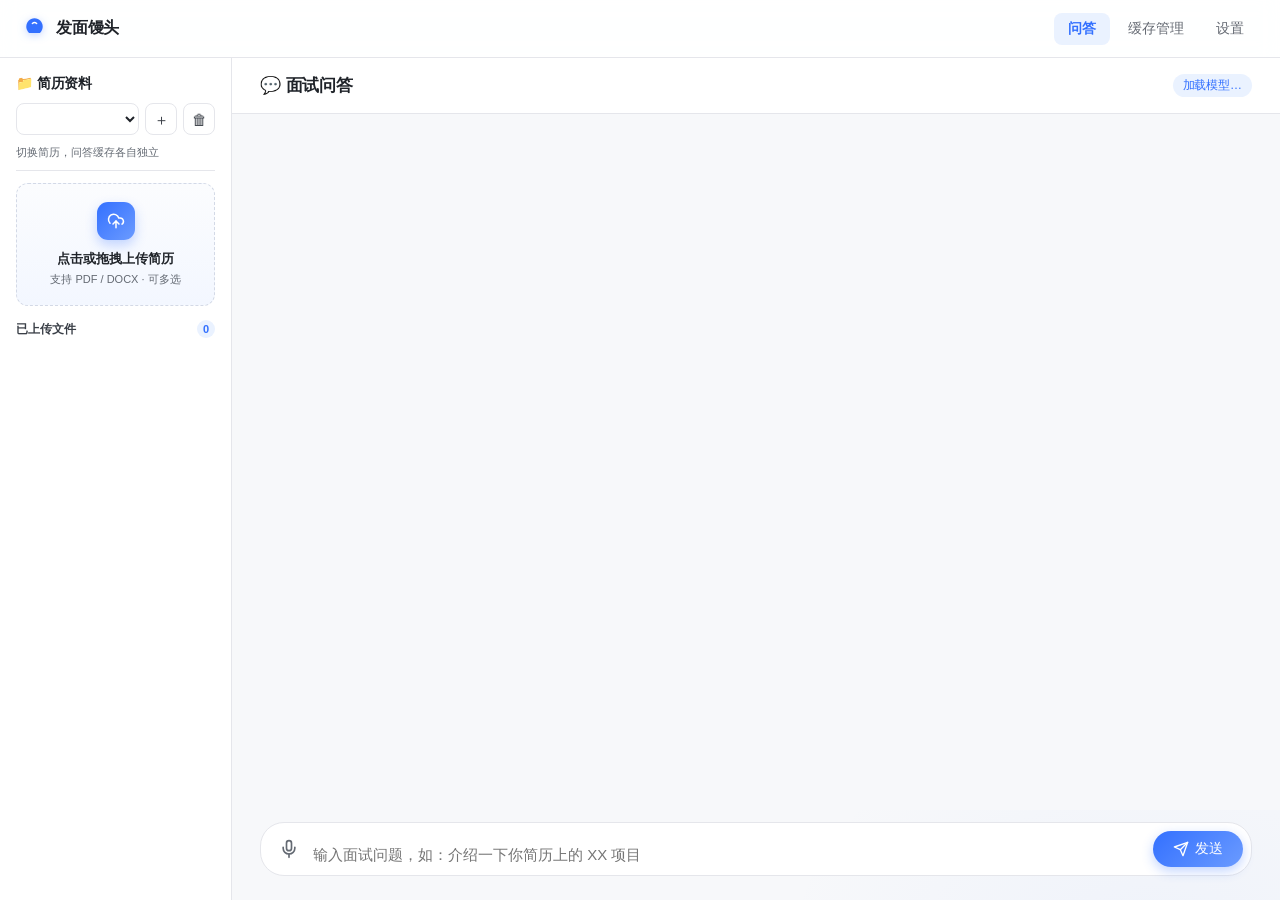
==== static/index.html @ 558bb227 "初始化发面馒头：简历面试 AI 智能体（FastAPI + SQLite + 多简历分支缓存）" ====
<!DOCTYPE html>
<html lang="zh-CN">
<head>
  <meta charset="utf-8">
  <meta name="viewport" content="width=device-width, initial-scale=1, maximum-scale=1">
  <title>发面馒头</title>
  <link rel="stylesheet" href="/static/style.css">
</head>
<body>
  <nav class="navbar">
    <a class="brand" href="/">
      <svg class="brand-logo" viewBox="0 0 32 32" width="25" height="25" aria-hidden="true">
        <path d="M16 3C9.9 3 5.5 8.1 5.5 13.8c0 4.3 3.5 8 3.5 8h14s3.5-3.7 3.5-8C26.5 8.1 22.1 3 16 3z" fill="#3370ff"/>
        <path d="M13.2 9.6c1.6-1.4 4-1.4 5.6 0" stroke="#ffffff" stroke-width="1.7" fill="none" stroke-linecap="round"/>
      </svg>
      <span>发面馒头</span>
    </a>
    <button class="hamburger" id="hamburger" aria-label="菜单">
      <span></span><span></span><span></span>
    </button>
    <div class="nav-links" id="navLinks">
      <a href="/" class="active">问答</a>
      <a href="/cache-manage">缓存管理</a>
      <a href="/setting">设置</a>
    </div>
  </nav>

  <div class="layout">
    <!-- 左侧栏：简历资料 -->
    <aside class="sidebar">
      <div class="sidebar-head">
        <span class="sidebar-title">📁 简历资料</span>
        <div class="collection-bar">
          <select class="collection-select" id="collectionSelect"></select>
          <button class="icon-btn" id="addCollectionBtn" type="button" title="新建简历">＋</button>
          <button class="icon-btn danger" id="delCollectionBtn" type="button" title="删除当前简历">🗑</button>
        </div>
        <span class="sidebar-desc">切换简历，问答缓存各自独立</span>
      </div>
      <div class="upload-zone" id="uploadZone">
        <div class="upload-zone-icon">
          <svg viewBox="0 0 24 24" width="24" height="24" fill="none" stroke="currentColor" stroke-width="2" stroke-linecap="round" stroke-linejoin="round"><path d="M4 14.9A7 7 0 1 1 15.7 8h1.8a4.5 4.5 0 0 1 2.5 8.2"/><path d="M12 12v9"/><path d="m8 16 4-4 4 4"/></svg>
        </div>
        <div class="upload-zone-title">点击或拖拽上传简历</div>
        <div class="upload-zone-sub">支持 PDF / DOCX · 可多选</div>
      </div>
      <input type="file" id="fileInput" accept=".pdf,.docx" multiple style="display:none;">
      <div class="file-section-head">
        <span>已上传文件</span>
        <span class="file-count" id="fileCount">0</span>
      </div>
      <div class="file-list" id="fileList"></div>
    </aside>

    <!-- 右侧：聊天区铺满 -->
    <main class="chat-panel">
      <div class="chat-head">
        <span>💬 面试问答</span>
        <span id="modelBadge" class="model-badge">加载模型…</span>
      </div>
      <div class="chat-box" id="chatBox"></div>
      <div class="chat-input">
        <button class="mic-btn" id="micBtn" type="button" title="语音输入" aria-label="语音输入">
          <svg viewBox="0 0 24 24" width="20" height="20" fill="none" stroke="currentColor" stroke-width="2" stroke-linecap="round" stroke-linejoin="round"><path d="M12 2a3 3 0 0 0-3 3v6a3 3 0 0 0 6 0V5a3 3 0 0 0-3-3Z"/><path d="M19 10v1a7 7 0 0 1-14 0v-1"/><line x1="12" y1="18" x2="12" y2="22"/></svg>
        </button>
        <textarea id="question" placeholder="输入面试问题，如：介绍一下你简历上的 XX 项目" rows="1"></textarea>
        <button class="btn send-btn" id="sendBtn">
          <svg class="send-icon" viewBox="0 0 24 24" width="16" height="16" fill="none" stroke="currentColor" stroke-width="2" stroke-linecap="round" stroke-linejoin="round"><path d="M22 2 11 13"/><path d="M22 2 15 22l-4-9-9-4Z"/></svg>
          <span class="send-label">发送</span>
        </button>
      </div>
    </main>
  </div>

  <div class="toast" id="toast"></div>

  <script>
    const $ = (id) => document.getElementById(id);
    let toastTimer = null;
    function toast(msg) {
      const t = $("toast");
      t.textContent = msg;
      t.classList.add("show");
      clearTimeout(toastTimer);
      toastTimer = setTimeout(() => t.classList.remove("show"), 2500);
    }

    // 汉堡菜单
    $("hamburger").addEventListener("click", () => {
      $("navLinks").classList.toggle("open");
    });

    // 加载当前模型配置（默认沿用上次保存的，无需重复选择）
    let currentModel = "";
    async function loadSetting() {
      try {
        const res = await fetch("/api/setting");
        const data = await res.json();
        currentModel = data.model;
        $("modelBadge").textContent = `当前模型：${data.model}（${data.provider}）`;
      } catch (e) {
        $("modelBadge").textContent = "模型加载失败";
      }
    }

    // ===== 简历集合（分支）=====
    let currentCollectionId = null;
    const EMPTY_STATE_HTML = `<div class="empty-state">
          <span class="empty-float f1">✦</span>
          <span class="empty-float f2">✧</span>
          <span class="empty-float f3">✦</span>
          <svg class="empty-logo" viewBox="0 0 120 120" width="112" height="112" aria-hidden="true">
            <defs>
              <linearGradient id="bunBody" x1="0" y1="0" x2="0" y2="1">
                <stop offset="0" stop-color="#ffffff"/>
                <stop offset="1" stop-color="#e9efff"/>
              </linearGradient>
            </defs>
            <ellipse cx="60" cy="88" rx="26" ry="6" fill="#d7dae2" opacity="0.55"/>
            <path d="M60 20c-15 0-24.5 10.5-24.5 23 0 8.5 5 15.5 5 15.5h39s5-7 5-15.5c0-12.5-9.5-23-24.5-23z" fill="url(#bunBody)" stroke="#d6e4ff" stroke-width="2"/>
            <path d="M52.5 40c1.6-1.8 13.4-1.8 15 0" stroke="#c9d8ff" stroke-width="2.2" fill="none" stroke-linecap="round"/>
            <circle cx="50" cy="51" r="3.4" fill="#1f2329"/>
            <circle cx="70" cy="51" r="3.4" fill="#1f2329"/>
            <path d="M52 60.5c5 5 11 5 16 0" stroke="#1f2329" stroke-width="2.4" fill="none" stroke-linecap="round"/>
            <circle cx="41" cy="58" r="5.5" fill="#ffd6d6" opacity="0.65"/>
            <circle cx="79" cy="58" r="5.5" fill="#ffd6d6" opacity="0.65"/>
          </svg>
          <div class="empty-title">你好，我是发面馒头 🍞</div>
          <div class="empty-sub">上传简历资料后，输入面试问题开始提问</div>
        </div>`;

    async function loadCollections() {
      const res = await fetch("/api/collections");
      const data = await res.json();
      const sel = $("collectionSelect");
      sel.innerHTML = data.collections.map(c =>
        `<option value="${c.id}">${escapeHtml(c.name)}</option>`
      ).join("");
      currentCollectionId = data.current_id;
      sel.value = String(currentCollectionId);
    }

    $("collectionSelect").addEventListener("change", async () => {
      const id = parseInt($("collectionSelect").value, 10);
      const res = await fetch("/api/collections/switch", {
        method: "POST",
        headers: { "Content-Type": "application/json" },
        body: JSON.stringify({ id }),
      });
      if (res.ok) {
        currentCollectionId = id;
        loadFiles();
        restoreChat();
      }
    });

    $("addCollectionBtn").addEventListener("click", async () => {
      const name = prompt("新简历名称：", "我的简历");
      if (!name || !name.trim()) return;
      const res = await fetch("/api/collections", {
        method: "POST",
        headers: { "Content-Type": "application/json" },
        body: JSON.stringify({ name: name.trim() }),
      });
      if (res.ok) {
        toast("已创建并切换到新简历");
        await loadCollections();
        loadFiles();
        restoreChat();
      } else {
        const d = await res.json().catch(() => ({}));
        toast(d.detail || "创建失败");
      }
    });

    $("delCollectionBtn").addEventListener("click", async () => {
      const name = $("collectionSelect").selectedOptions[0].text;
      if (!confirm(`确定删除简历「${name}」及其全部缓存吗？此操作不可恢复。`)) return;
      const res = await fetch("/api/collections/" + currentCollectionId, { method: "DELETE" });
      if (res.ok) {
        toast("已删除");
        await loadCollections();
        loadFiles();
        restoreChat();
      } else {
        const d = await res.json().catch(() => ({}));
        toast(d.detail || "删除失败");
      }
    });

    // 加载已上传文件
    async function loadFiles() {
      const res = await fetch("/api/files");
      const data = await res.json();
      const box = $("fileList");
      $("fileCount").textContent = data.files.length;
      if (data.files.length === 0) {
        box.innerHTML = '<p class="muted file-empty">尚未上传文件</p>';
        return;
      }
      box.innerHTML = data.files.map(f => {
        const kb = (f.size / 1024).toFixed(1);
        const isDocx = /\.docx?$/i.test(f.name);
        const kind = isDocx ? "docx" : "pdf";
        const icon = isDocx ? "📘" : "📕";
        return `<div class="file-item">
          <span class="file-icon ${kind}">${icon}</span>
          <div class="file-meta">
            <span class="name" title="${escapeHtml(f.name)}">${escapeHtml(f.name)}</span>
            <span class="size">${kb} KB</span>
          </div>
          <button class="del-file" data-name="${escapeHtml(f.name)}" title="删除">✕</button>
        </div>`;
      }).join("");
    }

    // 上传文件（选择与拖拽共用，选择后自动上传）
    async function uploadFiles(fileList) {
      if (!fileList || !fileList.length) return;
      const fd = new FormData();
      for (const f of fileList) fd.append("files", f);
      toast("上传中…");
      try {
        const res = await fetch("/api/upload", { method: "POST", body: fd });
        const data = await res.json();
        toast(`已上传 ${data.saved.length} 个文件`);
        $("fileInput").value = "";
        loadFiles();
      } catch (e) {
        toast("上传失败：" + e.message);
      }
    }

    $("fileInput").addEventListener("change", () => uploadFiles($("fileInput").files));

    // 拖拽上传
    const uploadZone = $("uploadZone");
    ["dragenter", "dragover"].forEach(ev => uploadZone.addEventListener(ev, (e) => {
      e.preventDefault();
      uploadZone.classList.add("dragover");
    }));
    ["dragleave", "drop"].forEach(ev => uploadZone.addEventListener(ev, (e) => {
      e.preventDefault();
      uploadZone.classList.remove("dragover");
    }));
    uploadZone.addEventListener("drop", (e) => uploadFiles(e.dataTransfer.files));
    uploadZone.addEventListener("click", () => $("fileInput").click());

    // 语音输入（Web Speech API，浏览器本地识别）
    const micBtn = $("micBtn");
    let recognition = null;
    let listening = false;

    micBtn.addEventListener("click", () => {
      const SR = window.SpeechRecognition || window.webkitSpeechRecognition;
      if (!SR) { toast("当前浏览器不支持语音输入，请用 Chrome / Edge"); return; }
      if (!recognition) {
        recognition = new SR();
        recognition.lang = "zh-CN";
        recognition.interimResults = true;   // 实时显示识别中间结果
        recognition.continuous = false;
        recognition.onresult = (e) => {
          let text = "";
          for (let i = 0; i < e.results.length; i++) text += e.results[i][0].transcript;
          $("question").value = text;
        };
        recognition.onend = () => { listening = false; micBtn.classList.remove("listening"); };
        recognition.onerror = (e) => {
          listening = false;
          micBtn.classList.remove("listening");
          if (e.error === "not-allowed" || e.error === "service-not-allowed")
            toast("麦克风权限被拒绝，请在浏览器里允许访问麦克风");
          else if (e.error !== "aborted" && e.error !== "no-speech")
            toast("语音识别出错：" + e.error);
        };
      }
      if (listening) {
        recognition.stop();
        listening = false;
        micBtn.classList.remove("listening");
      } else {
        recognition.start();
        listening = true;
        micBtn.classList.add("listening");
        $("question").focus();
      }
    });

    // 删除单个文件（事件委托）
    $("fileList").addEventListener("click", async (e) => {
      const btn = e.target.closest(".del-file");
      if (!btn) return;
      const name = btn.dataset.name;
      if (!confirm(`确定删除「${name}」吗？`)) return;
      try {
        const res = await fetch("/api/files/" + encodeURIComponent(name), { method: "DELETE" });
        if (res.ok) { toast("已删除"); loadFiles(); }
        else toast("删除失败");
      } catch (err) {
        toast("删除失败：" + err.message);
      }
    });

    // 消息头像 SVG（AI=馒头，用户=人形）
    const BUN_SVG = `<svg viewBox="0 0 32 32" width="22" height="22"><path d="M16 4c-6.2 0-10 4.4-10 9.5 0 3.6 2.5 6.3 2.5 6.3h15s2.5-2.7 2.5-6.3C26 8.4 22.2 4 16 4z" fill="#fff" stroke="#3370ff" stroke-width="2"/><circle cx="12.5" cy="14" r="1.6" fill="#1f2329"/><circle cx="19.5" cy="14" r="1.6" fill="#1f2329"/><path d="M13.5 18c1.6 1.6 3.4 1.6 5 0" stroke="#1f2329" stroke-width="1.8" fill="none" stroke-linecap="round"/></svg>`;
    const USER_SVG = `<svg viewBox="0 0 24 24" width="18" height="18" fill="none" stroke="currentColor" stroke-width="2" stroke-linecap="round" stroke-linejoin="round"><path d="M20 21v-2a4 4 0 0 0-4-4H8a4 4 0 0 0-4 4v2"/><circle cx="12" cy="7" r="4"/></svg>`;

    // 发送问题（聊天记录按简历分支存储）
    let messages = [];

    function historyKey(cid) { return "qa_chat_history_" + cid; }

    function persist() {
      try { localStorage.setItem(historyKey(currentCollectionId), JSON.stringify(messages)); } catch (e) {}
    }

    function renderMsg(m) {
      const box = $("chatBox");
      if (box.querySelector(".empty-state")) box.innerHTML = "";
      const div = document.createElement("div");
      div.className = "msg " + m.role;
      const avatar = m.role === "ai" ? BUN_SVG : USER_SVG;
      div.innerHTML = `<span class="avatar ${m.role}">${avatar}</span>` +
        `<div class="msg-body"><div class="bubble">${escapeHtml(m.text)}</div>` +
        (m.tag ? `<span class="tag">${m.tag}</span>` : "") + `</div>`;
      box.appendChild(div);
    }

    function addMsg(role, text, tag) {
      const m = { role, text, tag: tag || "" };
      messages.push(m);
      renderMsg(m);
      const box = $("chatBox");
      box.scrollTop = box.scrollHeight;
      persist();
    }

    function restoreChat() {
      messages = [];
      try {
        const raw = localStorage.getItem(historyKey(currentCollectionId));
        if (raw) messages = JSON.parse(raw) || [];
      } catch (e) { messages = []; }
      const box = $("chatBox");
      box.innerHTML = messages.length ? "" : EMPTY_STATE_HTML;
      messages.forEach(m => renderMsg(m));
      box.scrollTop = box.scrollHeight;
    }

    function escapeHtml(s) {
      return s.replace(/&/g, "&amp;").replace(/</g, "&lt;").replace(/>/g, "&gt;");
    }

    async function send() {
      const q = $("question").value.trim();
      if (!q) { toast("请输入问题"); return; }
      addMsg("user", q, "");
      $("question").value = "";
      $("sendBtn").disabled = true;
      $("sendBtn").querySelector(".send-label").textContent = "思考中…";

      // 先占一个 AI 消息（内存态），并渲染出气泡用于流式追加
      const box = $("chatBox");
      if (box.querySelector(".empty-state")) box.innerHTML = "";
      const aiMsg = { role: "ai", text: "", tag: "" };
      messages.push(aiMsg);
      const div = document.createElement("div");
      div.className = "msg ai";
      const avatar = document.createElement("span");
      avatar.className = "avatar ai";
      avatar.innerHTML = BUN_SVG;
      div.appendChild(avatar);
      const body = document.createElement("div");
      body.className = "msg-body";
      const bubble = document.createElement("div");
      bubble.className = "bubble";
      body.appendChild(bubble);
      div.appendChild(body);
      box.appendChild(div);

      let thinkingTimer = null;
      const thinkStart = Date.now();
      let answered = false;

      const startThinking = () => {
        if (thinkingTimer) return;
        bubble.textContent = "深度思考中… 0s";
        thinkingTimer = setInterval(() => {
          bubble.textContent = "深度思考中… " + Math.floor((Date.now() - thinkStart) / 1000) + "s";
        }, 1000);
      };
      const stopThinking = () => {
        if (thinkingTimer) { clearInterval(thinkingTimer); thinkingTimer = null; }
      };
      const addTag = (text) => {
        const span = document.createElement("span");
        span.className = "tag";
        span.textContent = text;
        body.appendChild(span);
      };

      try {
        const res = await fetch("/api/chat/stream", {
          method: "POST",
          headers: { "Content-Type": "application/json" },
          body: JSON.stringify({ question: q }),
        });
        if (!res.ok) {
          const data = await res.json().catch(() => ({}));
          aiMsg.text = "⚠️ " + (data.detail || "请求失败");
          bubble.textContent = aiMsg.text;
          persist();
          return;
        }
        const reader = res.body.getReader();
        const decoder = new TextDecoder();
        let buffer = "";
        while (true) {
          const { value, done } = await reader.read();
          if (done) break;
          buffer += decoder.decode(value, { stream: true });
          let idx;
          while ((idx = buffer.indexOf("\n\n")) !== -1) {
            const raw = buffer.slice(0, idx);
            buffer = buffer.slice(idx + 2);
            for (const line of raw.split("\n")) {
              if (!line.startsWith("data:")) continue;
              const payload = line.slice(5).trim();
              if (!payload) continue;
              let evt;
              try { evt = JSON.parse(payload); } catch (err) { continue; }
              if (evt.type === "thinking") {
                startThinking();
              } else if (evt.type === "delta") {
                stopThinking();
                if (!answered) { answered = true; bubble.textContent = ""; }
                aiMsg.text += evt.text;
                bubble.textContent += evt.text;
                box.scrollTop = box.scrollHeight;
              } else if (evt.type === "error") {
                stopThinking();
                aiMsg.text = "⚠️ " + evt.text;
                bubble.textContent = aiMsg.text;
                persist();
              } else if (evt.type === "done") {
                stopThinking();
                const tagText = evt.from_cache ? "✓ 命中缓存（未调用模型）" : `由 ${currentModel || "模型"} 生成`;
                aiMsg.tag = tagText;
                addTag(tagText);
                persist();
              }
            }
          }
        }
      } catch (e) {
        stopThinking();
        aiMsg.text = "⚠️ 请求失败：" + e.message;
        bubble.textContent = aiMsg.text;
        persist();
      } finally {
        stopThinking();
        $("sendBtn").disabled = false;
        $("sendBtn").querySelector(".send-label").textContent = "发送";
      }
    }
    $("sendBtn").addEventListener("click", send);
    $("question").addEventListener("keydown", (e) => {
      if (e.key === "Enter" && !e.shiftKey) { e.preventDefault(); send(); }
    });

    (async function init() {
      await loadCollections();
      restoreChat();
      loadFiles();
      loadSetting();
    })();
  </script>
</body>
</html>
---- static/style.css ----
:root {
  --primary: #3370ff;
  --primary-dark: #245bdb;
  --primary-light: #6b9bff;
  --blue-50: #eaf2ff;
  --blue-100: #d6e4ff;
  --bg: #f7f8fa;
  --card: #ffffff;
  --text: #1f2329;
  --text-soft: #3a3f47;
  --muted: #646a73;
  --border: #e5e6eb;
  --danger: #f54a45;
  --ok: #00b42a;
  --shadow-sm: 0 1px 2px rgba(31, 35, 41, 0.04);
  --shadow: 0 4px 16px rgba(31, 35, 41, 0.06);
  --shadow-lg: 0 12px 32px rgba(51, 112, 255, 0.16);
  --ring: 0 0 0 4px rgba(51, 112, 255, 0.12);
}

* { box-sizing: border-box; }

html, body {
  margin: 0;
  padding: 0;
  color: var(--text);
  font-family: -apple-system, BlinkMacSystemFont, "Segoe UI", "PingFang SC",
    "Microsoft YaHei", Roboto, sans-serif;
  -webkit-font-smoothing: antialiased;
  text-rendering: optimizeLegibility;
  background: var(--bg);
}

/* ---------- 顶部导航 ---------- */
.navbar {
  position: sticky;
  top: 0;
  z-index: 20;
  display: flex;
  align-items: center;
  justify-content: space-between;
  background: rgba(255, 255, 255, 0.9);
  backdrop-filter: saturate(180%) blur(10px);
  -webkit-backdrop-filter: saturate(180%) blur(10px);
  border-bottom: 1px solid var(--border);
  padding: 0 22px;
  height: 58px;
}
.brand {
  display: inline-flex;
  align-items: center;
  gap: 9px;
  font-size: 16px;
  font-weight: 700;
  letter-spacing: -0.2px;
  text-decoration: none;
  white-space: nowrap;
  color: var(--text);
}
.brand-logo {
  flex-shrink: 0;
  filter: drop-shadow(0 2px 4px rgba(51, 112, 255, 0.3));
}
.nav-links { display: flex; gap: 4px; }
.nav-links a {
  color: var(--muted);
  text-decoration: none;
  padding: 7px 14px;
  border-radius: 8px;
  font-size: 14px;
  font-weight: 500;
  white-space: nowrap;
  transition: color 0.15s, background 0.15s;
}
.nav-links a:hover { background: var(--bg); color: var(--text); }
.nav-links a.active {
  background: var(--blue-50);
  color: var(--primary);
  font-weight: 600;
}

.hamburger {
  display: none;
  background: none;
  border: none;
  cursor: pointer;
  padding: 8px;
}
.hamburger span {
  display: block;
  width: 22px;
  height: 2px;
  background: var(--text);
  margin: 4px 0;
  border-radius: 2px;
  transition: 0.2s;
}

@media (max-width: 640px) {
  .hamburger { display: block; }
  .nav-links {
    display: none;
    position: absolute;
    top: 58px;
    left: 0;
    right: 0;
    flex-direction: column;
    background: var(--card);
    border-bottom: 1px solid var(--border);
    box-shadow: var(--shadow);
    padding: 8px;
  }
  .nav-links.open { display: flex; }
  .nav-links a { padding: 12px; }
}

/* ---------- 容器 ---------- */
.container {
  max-width: 820px;
  margin: 0 auto;
  padding: 20px 16px 48px;
}

.card {
  background: var(--card);
  border: 1px solid var(--border);
  border-radius: 16px;
  padding: 20px;
  margin-bottom: 16px;
}

/* ---------- 全屏布局（首页） ---------- */
.layout {
  display: flex;
  height: calc(100vh - 58px);
  overflow: hidden;
}
.sidebar {
  width: 232px;
  flex-shrink: 0;
  background: #fff;
  border-right: 1px solid var(--border);
  padding: 16px;
  overflow-y: auto;
}
.sidebar::-webkit-scrollbar { width: 6px; }
.sidebar::-webkit-scrollbar-track { background: transparent; }
.sidebar::-webkit-scrollbar-thumb { background: #d7dae2; border-radius: 3px; }
.sidebar::-webkit-scrollbar-thumb:hover { background: #b9bdc7; }
.sidebar-head {
  margin-bottom: 12px;
  padding-bottom: 10px;
  border-bottom: 1px solid var(--border);
}
.sidebar-title {
  font-size: 14px;
  font-weight: 700;
  letter-spacing: -0.1px;
}
.sidebar-desc {
  display: block;
  font-size: 11px;
  color: var(--muted);
  margin-top: 3px;
}
.collection-bar {
  display: flex;
  align-items: center;
  gap: 6px;
  margin: 10px 0;
}
.collection-select {
  flex: 1;
  min-width: 0;
  height: 32px;
  border: 1px solid var(--border);
  border-radius: 8px;
  padding: 0 8px;
  font-size: 13px;
  font-family: inherit;
  background: #fff;
  color: var(--text);
  cursor: pointer;
  transition: border-color 0.15s, box-shadow 0.15s;
}
.collection-select:focus {
  outline: none;
  border-color: var(--primary);
  box-shadow: var(--ring);
}
.icon-btn {
  flex-shrink: 0;
  width: 32px;
  height: 32px;
  border: 1px solid var(--border);
  border-radius: 8px;
  background: #fff;
  color: var(--text-soft);
  cursor: pointer;
  font-size: 15px;
  line-height: 1;
  display: flex;
  align-items: center;
  justify-content: center;
  transition: background 0.15s, color 0.15s, border-color 0.15s;
}
.icon-btn:hover { background: var(--bg); border-color: var(--primary-light); }
.icon-btn.danger:hover { background: #fef3f2; color: var(--danger); border-color: #fde0de; }
.chat-panel {
  flex: 1;
  min-width: 0;
  display: flex;
  flex-direction: column;
  background:
    radial-gradient(720px 420px at 12% -6%, rgba(51, 112, 255, 0.07), transparent 60%),
    radial-gradient(620px 420px at 88% 106%, rgba(107, 155, 255, 0.06), transparent 60%),
    var(--bg);
}
.chat-head {
  display: flex;
  align-items: center;
  justify-content: space-between;
  padding: 16px 28px;
  font-size: 17px;
  font-weight: 600;
  background: #fff;
  border-bottom: 1px solid var(--border);
  letter-spacing: -0.1px;
}

h1 { font-size: 21px; margin: 0 0 14px; letter-spacing: -0.2px; }
h2 { font-size: 16px; margin: 0 0 12px; letter-spacing: -0.1px; }
.muted { color: var(--muted); font-size: 13px; }

.model-badge {
  display: inline-block;
  font-size: 12px;
  font-weight: 500;
  color: var(--primary);
  background: var(--blue-50);
  padding: 3px 10px;
  border-radius: 999px;
  vertical-align: middle;
}

/* ---------- 按钮 / 输入 ---------- */
.btn {
  display: inline-flex;
  align-items: center;
  justify-content: center;
  gap: 6px;
  background: var(--primary);
  color: #fff;
  border: none;
  border-radius: 8px;
  padding: 9px 18px;
  font-size: 14px;
  font-weight: 500;
  cursor: pointer;
  min-height: 38px;
  transition: background 0.15s, opacity 0.15s, transform 0.1s;
}
.btn:hover { background: var(--primary-dark); }
.btn:active { transform: scale(0.98); }
.btn:disabled { opacity: 0.5; cursor: not-allowed; transform: none; }
.btn.secondary {
  background: #fff;
  color: var(--text);
  border: 1px solid var(--border);
}
.btn.secondary:hover { background: var(--bg); }
.btn.danger {
  background: #fff;
  color: var(--danger);
  border: 1px solid #fde0de;
}
.btn.danger:hover { background: #fef3f2; }
.btn.small { padding: 5px 11px; min-height: 30px; font-size: 13px; }

input[type="text"],
input[type="password"],
textarea {
  width: 100%;
  border: 1px solid var(--border);
  border-radius: 8px;
  padding: 10px 12px;
  font-size: 14px;
  font-family: inherit;
  background: #fff;
  color: var(--text);
  transition: border-color 0.15s, box-shadow 0.15s;
}
input:focus, textarea:focus {
  outline: none;
  border-color: var(--primary);
  box-shadow: var(--ring);
}

/* ---------- 上传区 ---------- */
.upload-zone {
  border: 1.5px dashed #d3d9e6;
  border-radius: 12px;
  padding: 18px 12px;
  text-align: center;
  background: linear-gradient(180deg, #fbfcfe 0%, #f3f7ff 100%);
  cursor: pointer;
  transition: border-color 0.2s, box-shadow 0.2s, background 0.2s;
}
.upload-zone:hover {
  border-color: var(--primary-light);
  box-shadow: 0 5px 16px rgba(51, 112, 255, 0.10);
}
.upload-zone.dragover {
  border-color: var(--primary);
  background: var(--blue-50);
  box-shadow: 0 7px 20px rgba(51, 112, 255, 0.16);
}
.upload-zone-icon {
  display: inline-flex;
  align-items: center;
  justify-content: center;
  width: 38px;
  height: 38px;
  border-radius: 11px;
  background: linear-gradient(135deg, #3370ff, #6b9bff);
  color: #fff;
  margin-bottom: 10px;
  box-shadow: 0 5px 12px rgba(51, 112, 255, 0.28);
  transition: transform 0.2s;
}
.upload-zone:hover .upload-zone-icon { transform: translateY(-2px); }
.upload-zone-icon svg { width: 18px; height: 18px; }
.upload-zone-title {
  font-size: 13px;
  font-weight: 600;
  color: var(--text);
}
.upload-zone-sub {
  font-size: 11px;
  color: var(--muted);
  margin-top: 4px;
}

.file-section-head {
  display: flex;
  align-items: center;
  justify-content: space-between;
  font-size: 12px;
  font-weight: 600;
  color: var(--text-soft);
  margin: 14px 0 8px;
}
.file-count {
  display: inline-flex;
  align-items: center;
  justify-content: center;
  min-width: 18px;
  height: 18px;
  padding: 0 5px;
  border-radius: 999px;
  background: var(--blue-50);
  color: var(--primary);
  font-size: 11px;
  font-weight: 600;
}
.file-list { margin-top: 0; }
.file-empty { text-align: center; margin-top: 12px; }
.file-item {
  display: flex;
  align-items: center;
  gap: 8px;
  padding: 8px 10px;
  border: 1px solid var(--border);
  border-radius: 9px;
  margin-bottom: 6px;
  background: #fff;
  transition: border-color 0.15s, box-shadow 0.15s;
}
.file-item:hover { border-color: var(--primary-light); box-shadow: var(--shadow-sm); }
.file-icon {
  width: 30px;
  height: 30px;
  flex-shrink: 0;
  display: flex;
  align-items: center;
  justify-content: center;
  border-radius: 7px;
  background: var(--blue-50);
  font-size: 15px;
}
.file-icon.pdf { background: #fef0f0; }
.file-icon.docx { background: #eef4ff; }
.file-meta { flex: 1; min-width: 0; display: flex; flex-direction: column; gap: 1px; }
.file-meta .name {
  font-size: 12px;
  font-weight: 500;
  color: var(--text);
  white-space: nowrap;
  overflow: hidden;
  text-overflow: ellipsis;
}
.file-meta .size { font-size: 10px; color: var(--muted); }
.del-file {
  flex-shrink: 0;
  width: 24px;
  height: 24px;
  border: none;
  border-radius: 50%;
  background: transparent;
  color: var(--muted);
  cursor: pointer;
  font-size: 13px;
  line-height: 1;
  display: flex;
  align-items: center;
  justify-content: center;
  transition: background 0.15s, color 0.15s;
}
.del-file:hover { background: #fef3f2; color: var(--danger); }

/* ---------- 聊天窗口 ---------- */
.chat-box {
  flex: 1;
  min-height: 0;
  overflow-y: auto;
  padding: 28px 40px;
  background: var(--bg);
}
.chat-box::-webkit-scrollbar { width: 8px; }
.chat-box::-webkit-scrollbar-track { background: transparent; }
.chat-box::-webkit-scrollbar-thumb { background: #d7dae2; border-radius: 4px; }
.chat-box::-webkit-scrollbar-thumb:hover { background: #b9bdc7; }

.msg {
  margin: 0 auto 22px;
  display: flex;
  align-items: flex-start;
  gap: 10px;
  max-width: 960px;
  width: 100%;
  animation: msgIn 0.28s ease;
}
@keyframes msgIn {
  from { opacity: 0; transform: translateY(8px); }
  to { opacity: 1; transform: translateY(0); }
}
.msg .avatar {
  width: 32px;
  height: 32px;
  flex-shrink: 0;
  border-radius: 50%;
  display: flex;
  align-items: center;
  justify-content: center;
}
.msg .avatar.ai { background: #eaf2ff; border: 1px solid #d6e4ff; }
.msg .avatar.user { background: #d6e4ff; color: #3370ff; }
.msg-body {
  flex: 1;
  min-width: 0;
  display: flex;
  flex-direction: column;
  align-items: flex-start;
}
.msg.user { flex-direction: row-reverse; }
.msg.user .msg-body { align-items: flex-end; }
.msg .bubble {
  max-width: 100%;
  padding: 13px 18px;
  border-radius: 14px;
  font-size: 15px;
  line-height: 1.8;
  white-space: pre-wrap;
  word-break: break-word;
}
/* 用户消息：右侧，浅蓝底 */
.msg.user .bubble {
  background: var(--blue-50);
  color: var(--text);
  border-bottom-right-radius: 4px;
}
/* AI 消息：左侧，白底 */
.msg.ai .bubble {
  background: #fff;
  border: 1px solid var(--border);
  border-bottom-left-radius: 4px;
}
.msg .tag {
  font-size: 11px;
  color: var(--muted);
  margin-top: 6px;
}

.empty-state {
  position: relative;
  height: 100%;
  min-height: 320px;
  display: flex;
  flex-direction: column;
  align-items: center;
  justify-content: center;
  text-align: center;
  animation: msgIn 0.4s ease;
}
.empty-logo { margin-bottom: 22px; }
.empty-title {
  font-size: 20px;
  font-weight: 700;
  color: var(--text);
  letter-spacing: -0.1px;
}
.empty-sub {
  font-size: 15px;
  color: var(--muted);
  margin-top: 8px;
}
.empty-float {
  position: absolute;
  color: rgba(51, 112, 255, 0.32);
  line-height: 1;
  animation: floaty 3.6s ease-in-out infinite;
  pointer-events: none;
}
.empty-float.f1 { top: 24%; left: 30%; font-size: 16px; animation-delay: 0s; }
.empty-float.f2 { top: 30%; right: 28%; font-size: 21px; animation-delay: 0.9s; }
.empty-float.f3 { bottom: 26%; left: 27%; font-size: 14px; animation-delay: 1.7s; }
@keyframes floaty {
  0%, 100% { transform: translateY(0); opacity: 0.45; }
  50% { transform: translateY(-11px); opacity: 1; }
}

/* ---------- 输入框（豆包风格圆角大框） ---------- */
.chat-input {
  display: flex;
  align-items: center;
  gap: 6px;
  background: #fff;
  border: 1.5px solid var(--border);
  border-radius: 24px;
  padding: 8px 8px 8px 10px;
  margin: 12px 28px 24px;
  transition: border-color 0.15s, box-shadow 0.15s;
}
.chat-input:focus-within {
  border-color: var(--primary);
  box-shadow: 0 0 0 4px rgba(51, 112, 255, 0.12);
}
.chat-input textarea {
  flex: 1;
  border: none;
  box-shadow: none;
  padding: 8px 0;
  background: transparent;
  resize: none;
  height: 26px;
  max-height: 132px;
  line-height: 1.5;
  font-size: 15px;
}
.chat-input textarea:focus { border: none; box-shadow: none; }
.mic-btn {
  flex-shrink: 0;
  width: 36px;
  height: 36px;
  border: none;
  border-radius: 50%;
  background: transparent;
  color: var(--muted);
  cursor: pointer;
  display: flex;
  align-items: center;
  justify-content: center;
  transition: background 0.15s, color 0.15s, transform 0.1s;
}
.mic-btn:hover { background: var(--bg); color: var(--text); }
.mic-btn:active { transform: scale(0.94); }
.mic-btn.listening {
  color: #fff;
  background: var(--danger);
  animation: micPulse 1.2s ease-in-out infinite;
}
@keyframes micPulse {
  0%, 100% { box-shadow: 0 0 0 0 rgba(245, 74, 69, 0.5); }
  50% { box-shadow: 0 0 0 8px rgba(245, 74, 69, 0); }
}
.chat-input .btn {
  border-radius: 18px;
  min-height: 36px;
  padding: 0 20px;
  white-space: nowrap;
}
.send-btn {
  background: linear-gradient(135deg, #3370ff, #6b9bff);
  box-shadow: 0 4px 12px rgba(51, 112, 255, 0.3);
  gap: 6px;
}
.send-btn:hover {
  background: linear-gradient(135deg, #245bdb, #4a83ff);
  box-shadow: 0 6px 16px rgba(51, 112, 255, 0.38);
}
.send-btn:disabled {
  background: linear-gradient(135deg, #3370ff, #6b9bff);
  box-shadow: none;
}

/* ---------- 缓存管理 ---------- */
.cache-item {
  border: 1px solid var(--border);
  border-radius: 12px;
  padding: 16px;
  margin-bottom: 12px;
  background: #fff;
  transition: border-color 0.2s, box-shadow 0.2s;
}
.cache-item:hover { border-color: #d3d9e6; box-shadow: var(--shadow-sm); }
.cache-item .q {
  font-weight: 600;
  margin-bottom: 10px;
  padding-left: 12px;
  border-left: 3px solid var(--primary);
  line-height: 1.5;
}
.cache-item .a {
  white-space: pre-wrap;
  color: var(--text-soft);
  font-size: 14px;
  line-height: 1.75;
  word-break: break-word;
}
.cache-item .meta {
  color: var(--muted);
  font-size: 12px;
  margin-top: 12px;
  display: flex;
  justify-content: space-between;
  align-items: center;
  flex-wrap: wrap;
  gap: 8px;
}
.cache-item .actions { display: flex; gap: 6px; }
.cache-item textarea {
  width: 100%;
  min-height: 100px;
  margin: 8px 0;
}

/* ---------- 设置 ---------- */
.field { margin-bottom: 16px; }
.field label {
  display: block;
  font-size: 14px;
  margin-bottom: 8px;
  font-weight: 600;
}
.hint { font-size: 12px; color: var(--muted); margin-top: 6px; line-height: 1.6; }

/* ---------- 提示 ---------- */
.toast {
  position: fixed;
  bottom: 26px;
  left: 50%;
  transform: translateX(-50%) translateY(10px);
  background: #1f2329;
  color: #fff;
  padding: 11px 20px;
  border-radius: 10px;
  font-size: 14px;
  z-index: 100;
  opacity: 0;
  pointer-events: none;
  transition: opacity 0.25s, transform 0.25s;
  max-width: 90%;
  box-shadow: 0 8px 24px rgba(0, 0, 0, 0.18);
}
.toast.show { opacity: 1; transform: translateX(-50%) translateY(0); }

/* ---------- 响应式：移动端堆叠 ---------- */
@media (max-width: 768px) {
  .layout { flex-direction: column; height: auto; overflow: visible; }
  .sidebar {
    width: 100%;
    border-right: none;
    border-bottom: 1px solid var(--border);
    max-height: 42vh;
  }
  .chat-panel { height: calc(100vh - 58px); }
}
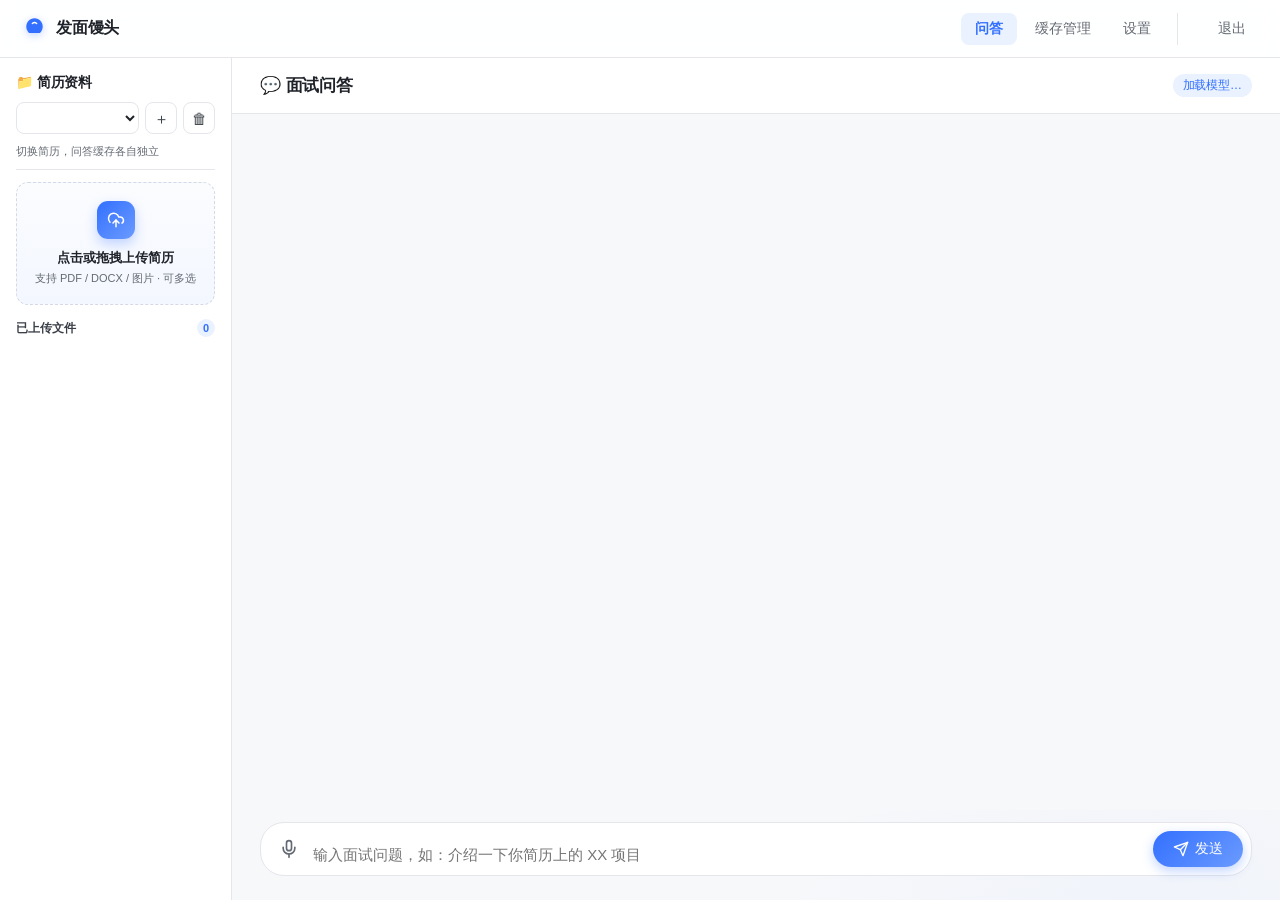
==== commit 5cbc05a0: "feat: 多用户登录、图片OCR、流式回答与提示词优化 - 账号密码登录（PBKDF2 哈希 + HttpOnly Cookie 会话），数据按用户隔离 - 支持图片上传 OCR（rapidocr-" ====
--- a/static/index.html
+++ b/static/index.html
@@ -15,6 +15,7 @@
       </svg>
       <span>发面馒头</span>
     </a>
+    <button class="resume-btn" id="resumeBtn" type="button">📁 简历资料</button>
     <button class="hamburger" id="hamburger" aria-label="菜单">
       <span></span><span></span><span></span>
     </button>
@@ -22,14 +23,22 @@
       <a href="/" class="active">问答</a>
       <a href="/cache-manage">缓存管理</a>
       <a href="/setting">设置</a>
+      <span class="nav-user" id="userName"></span>
+      <button class="nav-logout" id="logoutBtn" type="button">退出</button>
     </div>
   </nav>
+
+  <div class="drawer-backdrop" id="drawerBackdrop"></div>
 
   <div class="layout">
     <!-- 左侧栏：简历资料 -->
     <aside class="sidebar">
+      <div class="sheet-handle"></div>
       <div class="sidebar-head">
-        <span class="sidebar-title">📁 简历资料</span>
+        <div class="sidebar-top">
+          <span class="sidebar-title">📁 简历资料</span>
+          <button class="sidebar-close" id="sidebarClose" type="button" aria-label="关闭">✕</button>
+        </div>
         <div class="collection-bar">
           <select class="collection-select" id="collectionSelect"></select>
           <button class="icon-btn" id="addCollectionBtn" type="button" title="新建简历">＋</button>
@@ -41,10 +50,12 @@
         <div class="upload-zone-icon">
           <svg viewBox="0 0 24 24" width="24" height="24" fill="none" stroke="currentColor" stroke-width="2" stroke-linecap="round" stroke-linejoin="round"><path d="M4 14.9A7 7 0 1 1 15.7 8h1.8a4.5 4.5 0 0 1 2.5 8.2"/><path d="M12 12v9"/><path d="m8 16 4-4 4 4"/></svg>
         </div>
-        <div class="upload-zone-title">点击或拖拽上传简历</div>
-        <div class="upload-zone-sub">支持 PDF / DOCX · 可多选</div>
+        <div class="upload-zone-text">
+          <div class="upload-zone-title">点击或拖拽上传简历</div>
+          <div class="upload-zone-sub">支持 PDF / DOCX / 图片 · 可多选</div>
+        </div>
       </div>
-      <input type="file" id="fileInput" accept=".pdf,.docx" multiple style="display:none;">
+      <input type="file" id="fileInput" accept=".pdf,.docx,.jpg,.jpeg,.png,.webp,.bmp" multiple style="display:none;">
       <div class="file-section-head">
         <span>已上传文件</span>
         <span class="file-count" id="fileCount">0</span>
@@ -89,6 +100,36 @@
     $("hamburger").addEventListener("click", () => {
       $("navLinks").classList.toggle("open");
     });
+
+    // 当前用户 + 退出登录
+    async function loadMe() {
+      try {
+        const res = await fetch("/api/me");
+        if (res.status === 401) { location.href = "/login"; return; }
+        const d = await res.json();
+        $("userName").textContent = d.username;
+      } catch (e) {}
+    }
+    $("logoutBtn").addEventListener("click", async () => {
+      await fetch("/api/logout", { method: "POST" });
+      location.href = "/login";
+    });
+    loadMe();
+
+    // 手机端简历抽屉（仿豆包：底部滑出）
+    const sidebarEl = document.querySelector(".sidebar");
+    const backdropEl = $("drawerBackdrop");
+    function openDrawer() {
+      sidebarEl.classList.add("open");
+      backdropEl.classList.add("show");
+    }
+    function closeDrawer() {
+      sidebarEl.classList.remove("open");
+      backdropEl.classList.remove("show");
+    }
+    $("resumeBtn").addEventListener("click", openDrawer);
+    $("sidebarClose").addEventListener("click", closeDrawer);
+    backdropEl.addEventListener("click", closeDrawer);
 
     // 加载当前模型配置（默认沿用上次保存的，无需重复选择）
     let currentModel = "";
@@ -201,8 +242,9 @@
       box.innerHTML = data.files.map(f => {
         const kb = (f.size / 1024).toFixed(1);
         const isDocx = /\.docx?$/i.test(f.name);
-        const kind = isDocx ? "docx" : "pdf";
-        const icon = isDocx ? "📘" : "📕";
+        const isImg = /\.(jpe?g|png|webp|bmp)$/i.test(f.name);
+        const kind = isDocx ? "docx" : (isImg ? "img" : "pdf");
+        const icon = isDocx ? "📘" : (isImg ? "🖼️" : "📕");
         return `<div class="file-item">
           <span class="file-icon ${kind}">${icon}</span>
           <div class="file-meta">
@@ -309,6 +351,7 @@
     let messages = [];
 
     function historyKey(cid) { return "qa_chat_history_" + cid; }
+    function pendingKey() { return "qa_pending_ts_" + currentCollectionId; }
 
     function persist() {
       try { localStorage.setItem(historyKey(currentCollectionId), JSON.stringify(messages)); } catch (e) {}
@@ -347,11 +390,26 @@
       box.scrollTop = box.scrollHeight;
     }
 
+    // 若最后一条是用户消息（AI 还没回复就被打断/切走），自动重问补上完整回答
+    async function resumePending() {
+      if (!messages.length || messages[messages.length - 1].role !== "user") return;
+      const q = messages[messages.length - 1].text;
+      messages.pop();
+      const box = $("chatBox");
+      box.innerHTML = messages.length ? "" : EMPTY_STATE_HTML;
+      messages.forEach(m => renderMsg(m));
+      persist();
+      $("question").value = q;
+      let startAt;
+      try { startAt = parseInt(localStorage.getItem(pendingKey()) || "", 10); } catch (e) {}
+      await send(Number.isFinite(startAt) && startAt > 0 ? startAt : undefined);
+    }
+
     function escapeHtml(s) {
       return s.replace(/&/g, "&amp;").replace(/</g, "&lt;").replace(/>/g, "&gt;");
     }
 
-    async function send() {
+    async function send(startAt) {
       const q = $("question").value.trim();
       if (!q) { toast("请输入问题"); return; }
       addMsg("user", q, "");
@@ -379,15 +437,21 @@
       box.appendChild(div);
 
       let thinkingTimer = null;
-      const thinkStart = Date.now();
+      // 切走再回来时沿用上次提问的时间，思考计时连续不归零
+      const resuming = typeof startAt === "number" && startAt > 0;
+      const thinkStart = resuming ? startAt : Date.now();
+      if (!resuming) {
+        try { localStorage.setItem(pendingKey(), String(thinkStart)); } catch (e) {}
+      }
       let answered = false;
 
       const startThinking = () => {
         if (thinkingTimer) return;
-        bubble.textContent = "深度思考中… 0s";
-        thinkingTimer = setInterval(() => {
+        const show = () => {
           bubble.textContent = "深度思考中… " + Math.floor((Date.now() - thinkStart) / 1000) + "s";
-        }, 1000);
+        };
+        show();
+        thinkingTimer = setInterval(show, 1000);
       };
       const stopThinking = () => {
         if (thinkingTimer) { clearInterval(thinkingTimer); thinkingTimer = null; }
@@ -459,11 +523,12 @@
         persist();
       } finally {
         stopThinking();
+        try { localStorage.removeItem(pendingKey()); } catch (e) {}
         $("sendBtn").disabled = false;
         $("sendBtn").querySelector(".send-label").textContent = "发送";
       }
     }
-    $("sendBtn").addEventListener("click", send);
+    $("sendBtn").addEventListener("click", () => send());
     $("question").addEventListener("keydown", (e) => {
       if (e.key === "Enter" && !e.shiftKey) { e.preventDefault(); send(); }
     });
@@ -473,6 +538,7 @@
       restoreChat();
       loadFiles();
       loadSetting();
+      await resumePending();
     })();
   </script>
 </body>
--- a/static/style.css
+++ b/static/style.css
@@ -112,6 +112,8 @@
   }
   .nav-links.open { display: flex; }
   .nav-links a { padding: 12px; }
+  .nav-links .nav-user { padding: 12px; border-left: none; margin-left: 0; }
+  .nav-links .nav-logout { padding: 12px; text-align: left; }
 }
 
 /* ---------- 容器 ---------- */
@@ -390,6 +392,7 @@
 }
 .file-icon.pdf { background: #fef0f0; }
 .file-icon.docx { background: #eef4ff; }
+.file-icon.img { background: #f0faf3; }
 .file-meta { flex: 1; min-width: 0; display: flex; flex-direction: column; gap: 1px; }
 .file-meta .name {
   font-size: 12px;
@@ -674,14 +677,223 @@
 }
 .toast.show { opacity: 1; transform: translateX(-50%) translateY(0); }
 
-/* ---------- 响应式：移动端堆叠 ---------- */
+/* ---------- 导航栏：当前用户与退出 ---------- */
+.nav-user {
+  display: inline-flex;
+  align-items: center;
+  color: var(--text-soft);
+  font-size: 14px;
+  font-weight: 600;
+  padding: 7px 12px;
+  white-space: nowrap;
+  max-width: 140px;
+  overflow: hidden;
+  text-overflow: ellipsis;
+  border-left: 1px solid var(--border);
+  margin-left: 8px;
+}
+.nav-logout {
+  background: none;
+  border: none;
+  color: var(--muted);
+  font-size: 14px;
+  font-weight: 500;
+  cursor: pointer;
+  padding: 7px 12px;
+  border-radius: 8px;
+  white-space: nowrap;
+  transition: background 0.15s, color 0.15s;
+}
+.nav-logout:hover { background: var(--bg); color: var(--danger); }
+
+/* ---------- 登录 / 注册页 ---------- */
+.auth-body {
+  min-height: 100vh;
+  display: flex;
+  align-items: center;
+  justify-content: center;
+  padding: 24px;
+  background:
+    radial-gradient(720px 420px at 12% -6%, rgba(51, 112, 255, 0.10), transparent 60%),
+    radial-gradient(620px 420px at 88% 106%, rgba(107, 155, 255, 0.10), transparent 60%),
+    var(--bg);
+}
+.auth-card {
+  width: 100%;
+  max-width: 380px;
+  background: var(--card);
+  border: 1px solid var(--border);
+  border-radius: 18px;
+  padding: 32px 28px;
+  box-shadow: var(--shadow-lg);
+  text-align: center;
+}
+.auth-logo { font-size: 44px; line-height: 1; margin-bottom: 10px; }
+.auth-title { font-size: 22px; font-weight: 700; margin: 0 0 4px; letter-spacing: -0.2px; }
+.auth-sub { font-size: 13px; color: var(--muted); margin: 0 0 22px; }
+.auth-tabs {
+  display: flex;
+  background: var(--bg);
+  border-radius: 10px;
+  padding: 3px;
+  margin-bottom: 20px;
+}
+.auth-tab {
+  flex: 1;
+  border: none;
+  background: transparent;
+  padding: 8px 0;
+  font-size: 14px;
+  font-weight: 500;
+  color: var(--muted);
+  cursor: pointer;
+  border-radius: 8px;
+  transition: background 0.15s, color 0.15s;
+}
+.auth-tab.active {
+  background: #fff;
+  color: var(--primary);
+  font-weight: 600;
+  box-shadow: var(--shadow-sm);
+}
+.auth-card .field { text-align: left; }
+.auth-submit { width: 100%; margin-top: 6px; }
+.auth-err { min-height: 18px; font-size: 13px; color: var(--danger); margin-top: 12px; }
+
+/* ---------- 手机端抽屉（桌面端隐藏） ---------- */
+.resume-btn { display: none; }
+.sheet-handle { display: none; }
+.sidebar-close { display: none; }
+.drawer-backdrop { display: none; }
+.sidebar-top { display: flex; align-items: center; justify-content: space-between; }
+
+/* ---------- 响应式：移动端（仿豆包） ---------- */
 @media (max-width: 768px) {
-  .layout { flex-direction: column; height: auto; overflow: visible; }
+  /* 聊天铺满全屏，简历资料收进底部抽屉 */
+  .layout { display: block; height: auto; overflow: visible; }
+  .chat-panel { height: calc(100vh - 58px); }
+
+  /* 导航栏里的「简历资料」入口 */
+  .resume-btn {
+    display: inline-flex;
+    align-items: center;
+    gap: 4px;
+    background: var(--blue-50);
+    color: var(--primary);
+    border: none;
+    border-radius: 999px;
+    padding: 7px 12px;
+    font-size: 13px;
+    font-weight: 600;
+    cursor: pointer;
+    white-space: nowrap;
+    margin-left: auto;
+    margin-right: 6px;
+  }
+
+  /* 简历资料：底部抽屉（默认滑出屏幕外） */
   .sidebar {
+    position: fixed;
+    left: 0;
+    right: 0;
+    bottom: 0;
+    top: auto;
     width: 100%;
+    height: 86vh;
+    max-height: 86vh;
     border-right: none;
-    border-bottom: 1px solid var(--border);
-    max-height: 42vh;
-  }
-  .chat-panel { height: calc(100vh - 58px); }
-}
+    border-bottom: none;
+    border-radius: 20px 20px 0 0;
+    box-shadow: 0 -8px 32px rgba(31, 35, 41, 0.18);
+    transform: translateY(100%);
+    transition: transform 0.28s ease;
+    z-index: 50;
+    display: flex;
+    flex-direction: column;
+    padding: 8px 16px 20px;
+  }
+  .sidebar.open { transform: translateY(0); }
+
+  /* 抽屉顶部拖拽条 + 关闭按钮 */
+  .sheet-handle {
+    display: block;
+    width: 36px;
+    height: 4px;
+    border-radius: 2px;
+    background: #d7dae2;
+    margin: 4px auto 14px;
+    flex-shrink: 0;
+  }
+  .sidebar-close {
+    display: inline-flex;
+    align-items: center;
+    justify-content: center;
+    width: 28px;
+    height: 28px;
+    border: none;
+    border-radius: 50%;
+    background: var(--bg);
+    color: var(--text-soft);
+    font-size: 14px;
+    cursor: pointer;
+  }
+
+  /* 抽屉背景遮罩 */
+  .drawer-backdrop {
+    display: block;
+    position: fixed;
+    inset: 0;
+    background: rgba(31, 35, 41, 0.4);
+    z-index: 45;
+    opacity: 0;
+    pointer-events: none;
+    transition: opacity 0.28s ease;
+  }
+  .drawer-backdrop.show { opacity: 1; pointer-events: auto; }
+
+  /* 聊天区：加宽气泡、减少留白，回答完整显示 */
+  .chat-head { padding: 12px 16px; font-size: 16px; }
+  .model-badge { display: none; }
+  .chat-box { padding: 18px 14px; }
+  .msg { gap: 8px; }
+  .msg .avatar { width: 30px; height: 30px; }
+  .msg .bubble { padding: 11px 14px; font-size: 15px; line-height: 1.7; }
+  .chat-input { margin: 10px 12px 16px; }
+
+  /* 上传框：紧凑横排，减少高度与留白 */
+  .upload-zone {
+    display: flex;
+    align-items: center;
+    gap: 12px;
+    text-align: left;
+    padding: 12px 14px;
+  }
+  .upload-zone-icon {
+    width: 34px;
+    height: 34px;
+    border-radius: 9px;
+    margin-bottom: 0;
+    flex-shrink: 0;
+  }
+  .upload-zone-text { min-width: 0; }
+
+  /* 文件区：与上传框分隔，撑满剩余空间 */
+  .file-section-head {
+    margin: 18px 0 10px;
+    padding-top: 14px;
+    border-top: 1px solid var(--border);
+  }
+  .file-list {
+    flex: 1;
+    min-height: 0;
+    overflow-y: auto;
+    display: flex;
+    flex-direction: column;
+    background: var(--bg);
+    border: 1px solid var(--border);
+    border-radius: 10px;
+    padding: 8px;
+  }
+  .file-empty { margin: auto; text-align: center; padding: 12px; }
+  .file-item { flex-shrink: 0; }
+}
